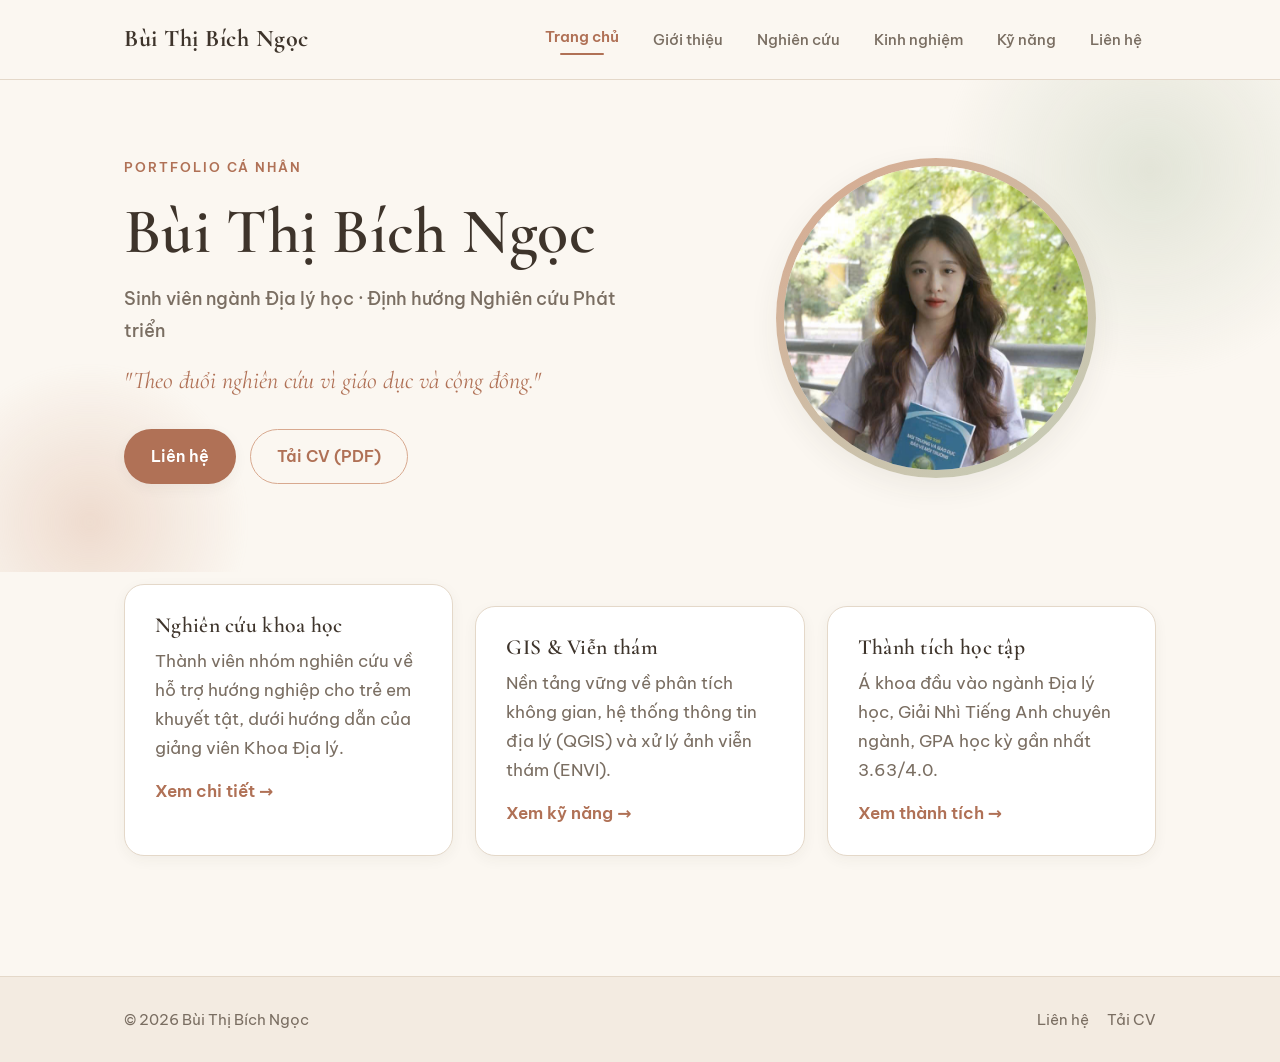
==== index.html @ 608b1407 "first commit" ====
<!DOCTYPE html>
<html lang="vi">
<head>
  <meta charset="UTF-8" />
  <meta name="viewport" content="width=device-width, initial-scale=1.0" />
  <title>Bùi Thị Bích Ngọc · Portfolio</title>
  <meta name="description" content="Trang cá nhân của Bùi Thị Bích Ngọc, sinh viên ngành Địa lý học, Trường Đại học Sư phạm TP.HCM, định hướng nghiên cứu phát triển." />
  <link rel="preconnect" href="https://fonts.googleapis.com" />
  <link rel="preconnect" href="https://fonts.gstatic.com" crossorigin />
  <link href="https://fonts.googleapis.com/css2?family=Be+Vietnam+Pro:wght@400;500;600;700&family=Cormorant+Garamond:ital,wght@0,500;0,600;0,700;1,500;1,600&display=swap&subset=vietnamese" rel="stylesheet" />
  <link rel="stylesheet" href="style.css" />
</head>
<body>

  <!-- ============ NAVBAR ============ -->
  <header class="nav">
    <div class="nav-inner">
      <a href="index.html" class="nav-brand">Bùi Thị Bích Ngọc</a>
      <button class="nav-toggle" aria-label="Mở menu" aria-expanded="false">
        <span></span><span></span><span></span>
      </button>
      <nav>
        <ul class="nav-links">
          <li><a href="index.html" class="active">Trang chủ</a></li>
          <li><a href="gioi-thieu.html">Giới thiệu</a></li>
          <li><a href="nghien-cuu.html">Nghiên cứu</a></li>
          <li><a href="kinh-nghiem.html">Kinh nghiệm</a></li>
          <li><a href="ky-nang.html">Kỹ năng</a></li>
          <li><a href="lien-he.html">Liên hệ</a></li>
        </ul>
      </nav>
    </div>
  </header>

  <!-- ============ HERO ============ -->
  <main>
    <section class="hero">
      <div class="container hero-inner">
        <div class="hero-text reveal">
          <span class="eyebrow">Portfolio cá nhân</span>
          <h1>Bùi Thị Bích Ngọc</h1>
          <p class="subtitle">Sinh viên ngành Địa lý học · Định hướng Nghiên cứu Phát triển</p>
          <p class="tagline">"Theo đuổi nghiên cứu vì giáo dục và cộng đồng."</p>
          <div class="hero-cta">
            <a href="lien-he.html" class="btn btn-primary">Liên hệ</a>
            <a href="cv.pdf" class="btn btn-ghost" target="_blank" rel="noopener">Tải CV (PDF)</a>
          </div>
        </div>
        <div class="hero-portrait reveal">
          <div class="portrait-frame">
            <img class="portrait-img" src="portrait.png" alt="Ảnh chân dung Bùi Thị Bích Ngọc" />
          </div>
        </div>
      </div>
    </section>

    <!-- ============ ĐIỂM NHẤN NHANH ============ -->
    <section class="page" style="padding-top: 12px;">
      <div class="container">
        <div class="card-grid">
          <div class="card reveal">
            <h3>Nghiên cứu khoa học</h3>
            <p style="color: var(--text-soft); margin-top: 8px;">
              Thành viên nhóm nghiên cứu về hỗ trợ hướng nghiệp cho trẻ em khuyết tật, dưới hướng dẫn của giảng viên Khoa Địa lý.
            </p>
            <a href="nghien-cuu.html" style="display:inline-block; margin-top:14px; font-weight:600;">Xem chi tiết →</a>
          </div>
          <div class="card reveal">
            <h3>GIS &amp; Viễn thám</h3>
            <p style="color: var(--text-soft); margin-top: 8px;">
              Nền tảng vững về phân tích không gian, hệ thống thông tin địa lý (QGIS) và xử lý ảnh viễn thám (ENVI).
            </p>
            <a href="ky-nang.html" style="display:inline-block; margin-top:14px; font-weight:600;">Xem kỹ năng →</a>
          </div>
          <div class="card reveal">
            <h3>Thành tích học tập</h3>
            <p style="color: var(--text-soft); margin-top: 8px;">
              Á khoa đầu vào ngành Địa lý học, Giải Nhì Tiếng Anh chuyên ngành, GPA học kỳ gần nhất 3.63/4.0.
            </p>
            <a href="kinh-nghiem.html" style="display:inline-block; margin-top:14px; font-weight:600;">Xem thành tích →</a>
          </div>
        </div>
      </div>
    </section>
  </main>

  <!-- ============ FOOTER ============ -->
  <footer class="footer">
    <div class="container">
      <p>© 2026 Bùi Thị Bích Ngọc</p>
      <ul class="foot-links">
        <li><a href="lien-he.html">Liên hệ</a></li>
        <li><a href="cv.pdf" target="_blank" rel="noopener">Tải CV</a></li>
      </ul>
    </div>
  </footer>

  <script src="script.js"></script>
</body>
</html>
---- style.css ----
/* =========================================================
   Website portfolio: Bùi Thị Bích Ngọc
   Phong cách: thanh lịch tối giản, ấm áp tự nhiên
   ========================================================= */

:root {
  --bg:           #FBF7F1;  /* nền chính: kem ấm */
  --bg-alt:       #F3EBE1;  /* nền section xen kẽ: be nhạt */
  --surface:      #FFFFFF;  /* card/khối nổi */
  --text:         #3E342B;  /* chữ chính: nâu đậm ấm */
  --text-soft:    #7A6E62;  /* chữ phụ: nâu xám */
  --accent:       #B07156;  /* điểm nhấn chính: nâu hồng đất */
  --accent-soft:  #D8A98F;  /* nhấn nhạt */
  --sage:         #8A9A7B;  /* xanh sage: nhấn phụ */
  --sage-soft:    #C5CFBA;  /* sage nhạt */
  --line:         #E4D8C9;  /* đường kẻ, viền nhạt */

  --maxw: 1080px;
  --radius: 16px;
  --radius-lg: 20px;
  --shadow: 0 10px 30px rgba(62, 52, 43, 0.07);
  --shadow-soft: 0 4px 14px rgba(62, 52, 43, 0.05);
  --serif: "Cormorant Garamond", "Playfair Display", Georgia, serif;
  --sans: "Be Vietnam Pro", "Inter", system-ui, -apple-system, sans-serif;
}

* { box-sizing: border-box; margin: 0; padding: 0; }

html { scroll-behavior: smooth; }

body {
  font-family: var(--sans);
  background: var(--bg);
  color: var(--text);
  font-size: 17px;
  line-height: 1.7;
  -webkit-font-smoothing: antialiased;
  text-rendering: optimizeLegibility;
}

img { max-width: 100%; display: block; }

a { color: var(--accent); text-decoration: none; transition: color 0.25s ease; }
a:hover { color: var(--text); }

h1, h2, h3, h4 {
  font-family: var(--serif);
  font-weight: 600;
  line-height: 1.2;
  color: var(--text);
  letter-spacing: 0.3px;
}

h1 { font-size: clamp(2.6rem, 6vw, 4rem); }
h2 { font-size: clamp(1.9rem, 4vw, 2.6rem); }
h3 { font-size: 1.35rem; font-weight: 600; }

p { color: var(--text); }

.container {
  width: 100%;
  max-width: var(--maxw);
  margin: 0 auto;
  padding: 0 24px;
}

/* ---------- Navbar ---------- */
.nav {
  position: sticky;
  top: 0;
  z-index: 100;
  background: rgba(251, 247, 241, 0.85);
  backdrop-filter: blur(10px);
  -webkit-backdrop-filter: blur(10px);
  border-bottom: 1px solid var(--line);
}

.nav-inner {
  max-width: var(--maxw);
  margin: 0 auto;
  padding: 16px 24px;
  display: flex;
  align-items: center;
  justify-content: space-between;
}

.nav-brand {
  font-family: var(--serif);
  font-size: 1.5rem;
  font-weight: 700;
  color: var(--text);
  letter-spacing: 0.5px;
  white-space: nowrap;
}
.nav-brand:hover { color: var(--accent); }

.nav-links {
  display: flex;
  align-items: center;
  gap: 6px;
  list-style: none;
}

.nav-links a {
  display: inline-block;
  padding: 8px 14px;
  border-radius: 10px;
  color: var(--text-soft);
  font-size: 0.96rem;
  font-weight: 500;
  transition: color 0.25s ease, background 0.25s ease;
}
.nav-links a:hover { color: var(--accent); background: var(--bg-alt); }

.nav-links a.active {
  color: var(--accent);
  font-weight: 600;
}
.nav-links a.active::after {
  content: "";
  display: block;
  height: 2px;
  width: 60%;
  margin: 3px auto 0;
  background: var(--accent);
  border-radius: 2px;
}

.nav-toggle {
  display: none;
  background: none;
  border: none;
  cursor: pointer;
  padding: 8px;
  flex-direction: column;
  gap: 5px;
}
.nav-toggle span {
  display: block;
  width: 24px;
  height: 2px;
  background: var(--text);
  border-radius: 2px;
  transition: transform 0.3s ease, opacity 0.3s ease;
}
.nav-toggle.open span:nth-child(1) { transform: translateY(7px) rotate(45deg); }
.nav-toggle.open span:nth-child(2) { opacity: 0; }
.nav-toggle.open span:nth-child(3) { transform: translateY(-7px) rotate(-45deg); }

/* ---------- Buttons ---------- */
.btn {
  display: inline-flex;
  align-items: center;
  gap: 8px;
  padding: 13px 26px;
  border-radius: 999px;
  font-family: var(--sans);
  font-size: 0.98rem;
  font-weight: 600;
  cursor: pointer;
  transition: transform 0.2s ease, background 0.25s ease, color 0.25s ease, box-shadow 0.25s ease;
  border: 1.5px solid transparent;
}
.btn-primary {
  background: var(--accent);
  color: #fff;
  box-shadow: var(--shadow-soft);
}
.btn-primary:hover {
  background: #9a604a;
  color: #fff;
  transform: translateY(-2px);
}
.btn-ghost {
  background: transparent;
  color: var(--accent);
  border-color: var(--accent-soft);
}
.btn-ghost:hover {
  background: var(--bg-alt);
  color: var(--accent);
  transform: translateY(-2px);
}

/* ---------- Page header / sections ---------- */
.page {
  padding: 64px 0 80px;
}

.page-head {
  margin-bottom: 44px;
}
.page-head .eyebrow {
  display: inline-block;
  font-family: var(--sans);
  font-size: 0.8rem;
  font-weight: 600;
  letter-spacing: 2px;
  text-transform: uppercase;
  color: var(--accent);
  margin-bottom: 12px;
}
.page-head h1 { margin-bottom: 14px; }
.page-head p.lead {
  color: var(--text-soft);
  font-size: 1.1rem;
  max-width: 640px;
}

.section { margin-bottom: 56px; }
.section-title {
  position: relative;
  margin-bottom: 28px;
  padding-bottom: 12px;
  border-bottom: 1px solid var(--line);
  display: flex;
  align-items: baseline;
  gap: 14px;
}
.section-title h2 { font-size: clamp(1.6rem, 3vw, 2.1rem); }

/* ---------- Cards ---------- */
.card {
  background: var(--surface);
  border: 1px solid var(--line);
  border-radius: var(--radius-lg);
  padding: 28px 30px;
  box-shadow: var(--shadow-soft);
}

.card + .card { margin-top: 22px; }

.card-grid {
  display: grid;
  grid-template-columns: repeat(auto-fit, minmax(260px, 1fr));
  gap: 22px;
}

/* ---------- Hero (trang chủ) ---------- */
.hero {
  position: relative;
  overflow: hidden;
  padding: 72px 0 88px;
}
.hero::before,
.hero::after {
  content: "";
  position: absolute;
  border-radius: 50%;
  z-index: 0;
  filter: blur(2px);
}
.hero::before {
  width: 420px; height: 420px;
  background: radial-gradient(circle, rgba(197,207,186,0.45), rgba(197,207,186,0) 70%);
  top: -120px; right: -80px;
}
.hero::after {
  width: 320px; height: 320px;
  background: radial-gradient(circle, rgba(216,169,143,0.35), rgba(216,169,143,0) 70%);
  bottom: -110px; left: -70px;
}

.hero-inner {
  position: relative;
  z-index: 1;
  display: grid;
  grid-template-columns: 1.1fr 0.9fr;
  align-items: center;
  gap: 56px;
}

.hero-text .eyebrow {
  display: inline-block;
  font-size: 0.82rem;
  font-weight: 600;
  letter-spacing: 2px;
  text-transform: uppercase;
  color: var(--accent);
  margin-bottom: 16px;
}
.hero-text h1 { margin-bottom: 12px; }
.hero-text .subtitle {
  font-size: 1.15rem;
  color: var(--text-soft);
  font-weight: 500;
  margin-bottom: 18px;
}
.hero-text .tagline {
  font-family: var(--serif);
  font-size: 1.5rem;
  font-style: italic;
  color: var(--accent);
  line-height: 1.4;
  margin-bottom: 32px;
  max-width: 460px;
}
.hero-cta { display: flex; gap: 14px; flex-wrap: wrap; }

.hero-portrait {
  display: flex;
  justify-content: center;
}
.portrait-frame {
  position: relative;
  width: 320px;
  height: 320px;
  border-radius: 50%;
  padding: 8px;
  background: linear-gradient(145deg, var(--accent-soft), var(--sage-soft));
  box-shadow: var(--shadow);
}
.portrait-frame img,
.portrait-frame .portrait-fallback {
  width: 100%;
  height: 100%;
  border-radius: 50%;
  object-fit: cover;
  object-position: 50% 18%;
  background: var(--bg-alt);
}
.portrait-fallback {
  display: flex;
  align-items: center;
  justify-content: center;
  font-family: var(--serif);
  font-size: 4rem;
  font-weight: 700;
  color: var(--accent);
  letter-spacing: 2px;
  border: 1px solid var(--line);
}

/* ---------- About ---------- */
.about-grid {
  display: grid;
  grid-template-columns: 0.8fr 1.2fr;
  gap: 44px;
  align-items: start;
}
.about-portrait .portrait-frame {
  width: 260px; height: 260px;
  border-radius: var(--radius-lg);
}
.about-portrait .portrait-frame img,
.about-portrait .portrait-frame .portrait-fallback {
  border-radius: 14px;
}
.about-text p { margin-bottom: 18px; color: var(--text); }

.quick-facts {
  list-style: none;
  margin-top: 8px;
  display: grid;
  gap: 12px;
}
.quick-facts li {
  display: flex;
  align-items: flex-start;
  gap: 12px;
  color: var(--text-soft);
}
.quick-facts li strong { color: var(--text); font-weight: 600; }
.dot {
  flex: none;
  width: 9px; height: 9px;
  margin-top: 9px;
  border-radius: 50%;
  background: var(--sage);
}

/* ---------- Timeline ---------- */
.timeline {
  position: relative;
  padding-left: 28px;
}
.timeline::before {
  content: "";
  position: absolute;
  left: 6px; top: 6px; bottom: 6px;
  width: 2px;
  background: var(--line);
}
.timeline-item {
  position: relative;
  padding-bottom: 30px;
}
.timeline-item:last-child { padding-bottom: 0; }
.timeline-item::before {
  content: "";
  position: absolute;
  left: -27px; top: 6px;
  width: 12px; height: 12px;
  border-radius: 50%;
  background: var(--accent);
  border: 3px solid var(--bg);
}
.timeline-item .when {
  font-size: 0.85rem;
  font-weight: 600;
  letter-spacing: 0.5px;
  color: var(--accent);
  text-transform: uppercase;
}
.timeline-item h3 { margin: 4px 0 6px; }
.timeline-item .org { color: var(--text-soft); font-weight: 500; margin-bottom: 10px; }

/* ---------- Feature / highlight card ---------- */
.feature {
  background: var(--bg-alt);
  border: 1px solid var(--line);
  border-left: 4px solid var(--accent);
  border-radius: var(--radius);
  padding: 30px 32px;
}
.feature h3 { color: var(--accent); margin-bottom: 8px; }
.feature .meta { color: var(--text-soft); font-weight: 500; margin-bottom: 16px; }

.bullet-list { list-style: none; display: grid; gap: 12px; }
.bullet-list li {
  position: relative;
  padding-left: 24px;
  color: var(--text);
}
.bullet-list li::before {
  content: "";
  position: absolute;
  left: 0; top: 11px;
  width: 8px; height: 8px;
  border-radius: 2px;
  background: var(--sage);
  transform: rotate(45deg);
}

/* ---------- Skills (chips) ---------- */
.skill-group { margin-bottom: 30px; }
.skill-group h3 {
  font-family: var(--sans);
  font-size: 0.85rem;
  font-weight: 700;
  letter-spacing: 1.5px;
  text-transform: uppercase;
  color: var(--text-soft);
  margin-bottom: 14px;
}
.chips { display: flex; flex-wrap: wrap; gap: 10px; }
.chip {
  display: inline-flex;
  align-items: center;
  padding: 9px 18px;
  border-radius: 999px;
  background: var(--surface);
  border: 1px solid var(--line);
  color: var(--text);
  font-size: 0.95rem;
  font-weight: 500;
  transition: transform 0.2s ease, border-color 0.25s ease, color 0.25s ease;
}
.chip:hover {
  transform: translateY(-2px);
  border-color: var(--accent-soft);
  color: var(--accent);
}
.chip.sage { background: var(--sage-soft); border-color: var(--sage-soft); color: #4d5a40; }
.chip.accent { background: var(--accent-soft); border-color: var(--accent-soft); color: #5e3625; }

/* ---------- Achievements ---------- */
.achievements { display: grid; gap: 18px; grid-template-columns: repeat(auto-fit, minmax(240px, 1fr)); }
.achievement {
  background: var(--surface);
  border: 1px solid var(--line);
  border-radius: var(--radius);
  padding: 26px 24px;
  text-align: center;
  box-shadow: var(--shadow-soft);
}
.achievement .icon {
  width: 52px; height: 52px;
  margin: 0 auto 14px;
  border-radius: 50%;
  background: var(--bg-alt);
  display: flex; align-items: center; justify-content: center;
  color: var(--accent);
}
.achievement h3 { font-size: 1.1rem; margin-bottom: 6px; }
.achievement p { color: var(--text-soft); font-size: 0.95rem; }

/* ---------- Contact ---------- */
.contact-grid {
  display: grid;
  grid-template-columns: 1.1fr 0.9fr;
  gap: 40px;
  align-items: start;
}
.contact-list { list-style: none; display: grid; gap: 22px; }
.contact-list li { display: flex; align-items: flex-start; gap: 16px; }
.contact-list .icon {
  flex: none;
  width: 46px; height: 46px;
  border-radius: 50%;
  background: var(--bg-alt);
  display: flex; align-items: center; justify-content: center;
  color: var(--accent);
}
.contact-list .label {
  font-size: 0.8rem;
  letter-spacing: 1px;
  text-transform: uppercase;
  color: var(--text-soft);
  font-weight: 600;
}
.contact-list .value { font-size: 1.08rem; color: var(--text); font-weight: 500; }
.contact-list .value a { color: var(--text); }
.contact-list .value a:hover { color: var(--accent); }

.contact-cta {
  background: var(--bg-alt);
  border: 1px solid var(--line);
  border-radius: var(--radius-lg);
  padding: 34px 32px;
  text-align: center;
}
.contact-cta h3 { margin-bottom: 10px; }
.contact-cta p { color: var(--text-soft); margin-bottom: 22px; }

.icon svg { width: 22px; height: 22px; }

/* ---------- Footer ---------- */
.footer {
  border-top: 1px solid var(--line);
  background: var(--bg-alt);
  padding: 28px 0;
  margin-top: 40px;
}
.footer .container {
  display: flex;
  align-items: center;
  justify-content: space-between;
  flex-wrap: wrap;
  gap: 12px;
}
.footer p { color: var(--text-soft); font-size: 0.92rem; }
.footer .foot-links { display: flex; gap: 18px; list-style: none; }
.footer .foot-links a { color: var(--text-soft); font-size: 0.92rem; }
.footer .foot-links a:hover { color: var(--accent); }

/* ---------- Scroll reveal ---------- */
.reveal {
  opacity: 0;
  transform: translateY(24px);
  transition: opacity 0.7s ease, transform 0.7s ease;
}
.reveal.visible { opacity: 1; transform: translateY(0); }

/* ---------- Responsive ---------- */
@media (max-width: 880px) {
  .hero-inner { grid-template-columns: 1fr; gap: 40px; text-align: center; }
  .hero-text .tagline { margin-left: auto; margin-right: auto; }
  .hero-cta { justify-content: center; }
  .hero-portrait { order: -1; }
  .about-grid { grid-template-columns: 1fr; gap: 30px; }
  .about-portrait { display: flex; justify-content: center; }
  .contact-grid { grid-template-columns: 1fr; }
}

@media (max-width: 720px) {
  body { font-size: 16px; }

  .nav-toggle { display: flex; }
  .nav-links {
    position: absolute;
    top: 100%;
    left: 0;
    right: 0;
    flex-direction: column;
    align-items: stretch;
    gap: 2px;
    background: var(--bg);
    border-bottom: 1px solid var(--line);
    padding: 12px 16px 18px;
    box-shadow: var(--shadow-soft);
    transform: translateY(-8px);
    opacity: 0;
    pointer-events: none;
    transition: transform 0.25s ease, opacity 0.25s ease;
  }
  .nav-links.open { transform: translateY(0); opacity: 1; pointer-events: auto; }
  .nav-links a { padding: 12px 14px; border-radius: 10px; }
  .nav-links a.active::after { display: none; }
  .nav-links a.active { background: var(--bg-alt); }

  .page { padding: 44px 0 60px; }
  .portrait-frame { width: 250px; height: 250px; }
}

@media (max-width: 480px) {
  .container, .nav-inner { padding-left: 18px; padding-right: 18px; }
  .card { padding: 22px 20px; }
  .hero-text .tagline { font-size: 1.3rem; }
}
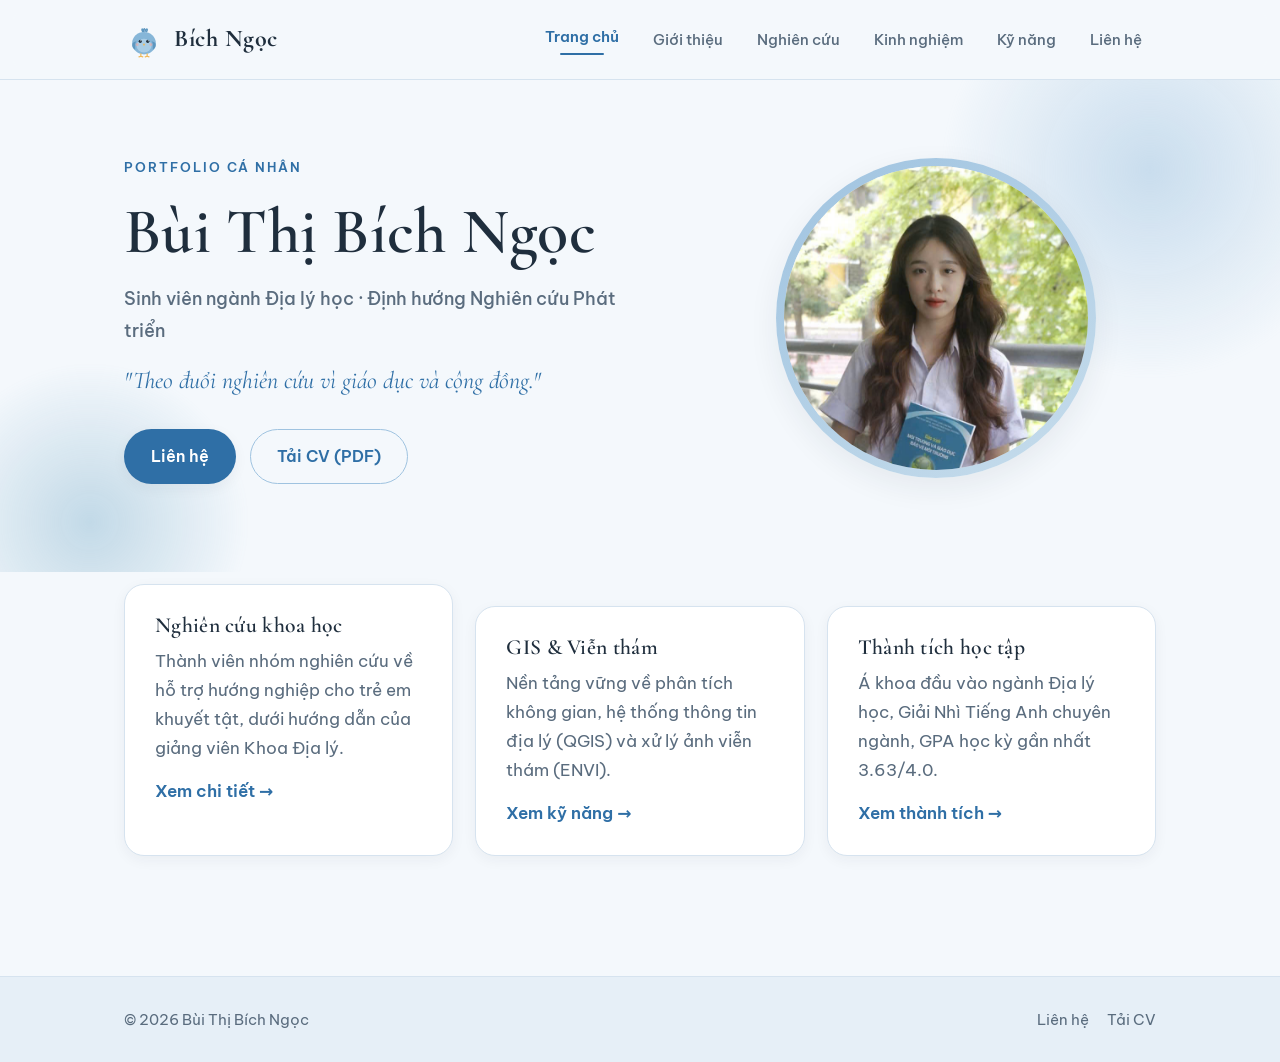
==== commit a78434c3: "change color and logo" ====
--- a/index.html
+++ b/index.html
@@ -8,6 +8,7 @@
   <link rel="preconnect" href="https://fonts.googleapis.com" />
   <link rel="preconnect" href="https://fonts.gstatic.com" crossorigin />
   <link href="https://fonts.googleapis.com/css2?family=Be+Vietnam+Pro:wght@400;500;600;700&family=Cormorant+Garamond:ital,wght@0,500;0,600;0,700;1,500;1,600&display=swap&subset=vietnamese" rel="stylesheet" />
+  <link rel="icon" type="image/svg+xml" href="logo-mark.svg" />
   <link rel="stylesheet" href="style.css" />
 </head>
 <body>
@@ -15,7 +16,7 @@
   <!-- ============ NAVBAR ============ -->
   <header class="nav">
     <div class="nav-inner">
-      <a href="index.html" class="nav-brand">Bùi Thị Bích Ngọc</a>
+      <a href="index.html" class="nav-brand"><img class="brand-logo" src="logo-mark.svg" alt="Logo gà Bích Ngọc" /><span class="brand-name">Bích Ngọc</span></a>
       <button class="nav-toggle" aria-label="Mở menu" aria-expanded="false">
         <span></span><span></span><span></span>
       </button>
@@ -43,7 +44,7 @@
           <p class="tagline">"Theo đuổi nghiên cứu vì giáo dục và cộng đồng."</p>
           <div class="hero-cta">
             <a href="lien-he.html" class="btn btn-primary">Liên hệ</a>
-            <a href="cv.pdf" class="btn btn-ghost" target="_blank" rel="noopener">Tải CV (PDF)</a>
+            <a href="CV_BuiThiBichNgoc_MDRI.pdf" class="btn btn-ghost" target="_blank" rel="noopener">Tải CV (PDF)</a>
           </div>
         </div>
         <div class="hero-portrait reveal">
@@ -90,7 +91,7 @@
       <p>© 2026 Bùi Thị Bích Ngọc</p>
       <ul class="foot-links">
         <li><a href="lien-he.html">Liên hệ</a></li>
-        <li><a href="cv.pdf" target="_blank" rel="noopener">Tải CV</a></li>
+        <li><a href="CV_BuiThiBichNgoc_MDRI.pdf" target="_blank" rel="noopener">Tải CV</a></li>
       </ul>
     </div>
   </footer>
--- a/style.css
+++ b/style.css
@@ -1,25 +1,25 @@
 /* =========================================================
    Website portfolio: Bùi Thị Bích Ngọc
-   Phong cách: thanh lịch tối giản, ấm áp tự nhiên
+   Phong cách: thanh lịch tối giản, tông xanh dương
    ========================================================= */
 
 :root {
-  --bg:           #FBF7F1;  /* nền chính: kem ấm */
-  --bg-alt:       #F3EBE1;  /* nền section xen kẽ: be nhạt */
+  --bg:           #F4F8FC;  /* nền chính: xanh trắng dịu */
+  --bg-alt:       #E6EFF7;  /* nền section xen kẽ: xanh nhạt */
   --surface:      #FFFFFF;  /* card/khối nổi */
-  --text:         #3E342B;  /* chữ chính: nâu đậm ấm */
-  --text-soft:    #7A6E62;  /* chữ phụ: nâu xám */
-  --accent:       #B07156;  /* điểm nhấn chính: nâu hồng đất */
-  --accent-soft:  #D8A98F;  /* nhấn nhạt */
-  --sage:         #8A9A7B;  /* xanh sage: nhấn phụ */
-  --sage-soft:    #C5CFBA;  /* sage nhạt */
-  --line:         #E4D8C9;  /* đường kẻ, viền nhạt */
+  --text:         #1F2E3D;  /* chữ chính: xanh navy đậm */
+  --text-soft:    #5A6C7E;  /* chữ phụ: xanh xám */
+  --accent:       #2F6FA6;  /* điểm nhấn chính: xanh dương */
+  --accent-soft:  #9FC3E0;  /* nhấn nhạt */
+  --sage:         #4F93B8;  /* xanh biển nhạt: nhấn phụ */
+  --sage-soft:    #C7DDEC;  /* xanh nhạt cho nền/đường kẻ */
+  --line:         #D6E3EF;  /* đường kẻ, viền nhạt */
 
   --maxw: 1080px;
   --radius: 16px;
   --radius-lg: 20px;
-  --shadow: 0 10px 30px rgba(62, 52, 43, 0.07);
-  --shadow-soft: 0 4px 14px rgba(62, 52, 43, 0.05);
+  --shadow: 0 10px 30px rgba(31, 46, 61, 0.07);
+  --shadow-soft: 0 4px 14px rgba(31, 46, 61, 0.05);
   --serif: "Cormorant Garamond", "Playfair Display", Georgia, serif;
   --sans: "Be Vietnam Pro", "Inter", system-ui, -apple-system, sans-serif;
 }
@@ -69,7 +69,7 @@
   position: sticky;
   top: 0;
   z-index: 100;
-  background: rgba(251, 247, 241, 0.85);
+  background: rgba(244, 248, 252, 0.85);
   backdrop-filter: blur(10px);
   -webkit-backdrop-filter: blur(10px);
   border-bottom: 1px solid var(--line);
@@ -85,14 +85,27 @@
 }
 
 .nav-brand {
+  display: inline-flex;
+  align-items: center;
+  gap: 10px;
+  white-space: nowrap;
+}
+.brand-logo {
+  width: 40px;
+  height: 40px;
+  flex: none;
+  transition: transform 0.3s ease;
+}
+.nav-brand:hover .brand-logo { transform: rotate(-6deg) scale(1.06); }
+.brand-name {
   font-family: var(--serif);
   font-size: 1.5rem;
   font-weight: 700;
   color: var(--text);
   letter-spacing: 0.5px;
-  white-space: nowrap;
-}
-.nav-brand:hover { color: var(--accent); }
+  transition: color 0.25s ease;
+}
+.nav-brand:hover .brand-name { color: var(--accent); }
 
 .nav-links {
   display: flex;
@@ -167,7 +180,7 @@
   box-shadow: var(--shadow-soft);
 }
 .btn-primary:hover {
-  background: #9a604a;
+  background: #245a89;
   color: #fff;
   transform: translateY(-2px);
 }
@@ -252,12 +265,12 @@
 }
 .hero::before {
   width: 420px; height: 420px;
-  background: radial-gradient(circle, rgba(197,207,186,0.45), rgba(197,207,186,0) 70%);
+  background: radial-gradient(circle, rgba(159,195,224,0.50), rgba(159,195,224,0) 70%);
   top: -120px; right: -80px;
 }
 .hero::after {
   width: 320px; height: 320px;
-  background: radial-gradient(circle, rgba(216,169,143,0.35), rgba(216,169,143,0) 70%);
+  background: radial-gradient(circle, rgba(79,147,184,0.30), rgba(79,147,184,0) 70%);
   bottom: -110px; left: -70px;
 }
 
@@ -461,8 +474,8 @@
   border-color: var(--accent-soft);
   color: var(--accent);
 }
-.chip.sage { background: var(--sage-soft); border-color: var(--sage-soft); color: #4d5a40; }
-.chip.accent { background: var(--accent-soft); border-color: var(--accent-soft); color: #5e3625; }
+.chip.sage { background: var(--sage-soft); border-color: var(--sage-soft); color: #1f5273; }
+.chip.accent { background: var(--accent-soft); border-color: var(--accent-soft); color: #1d435f; }
 
 /* ---------- Achievements ---------- */
 .achievements { display: grid; gap: 18px; grid-template-columns: repeat(auto-fit, minmax(240px, 1fr)); }
